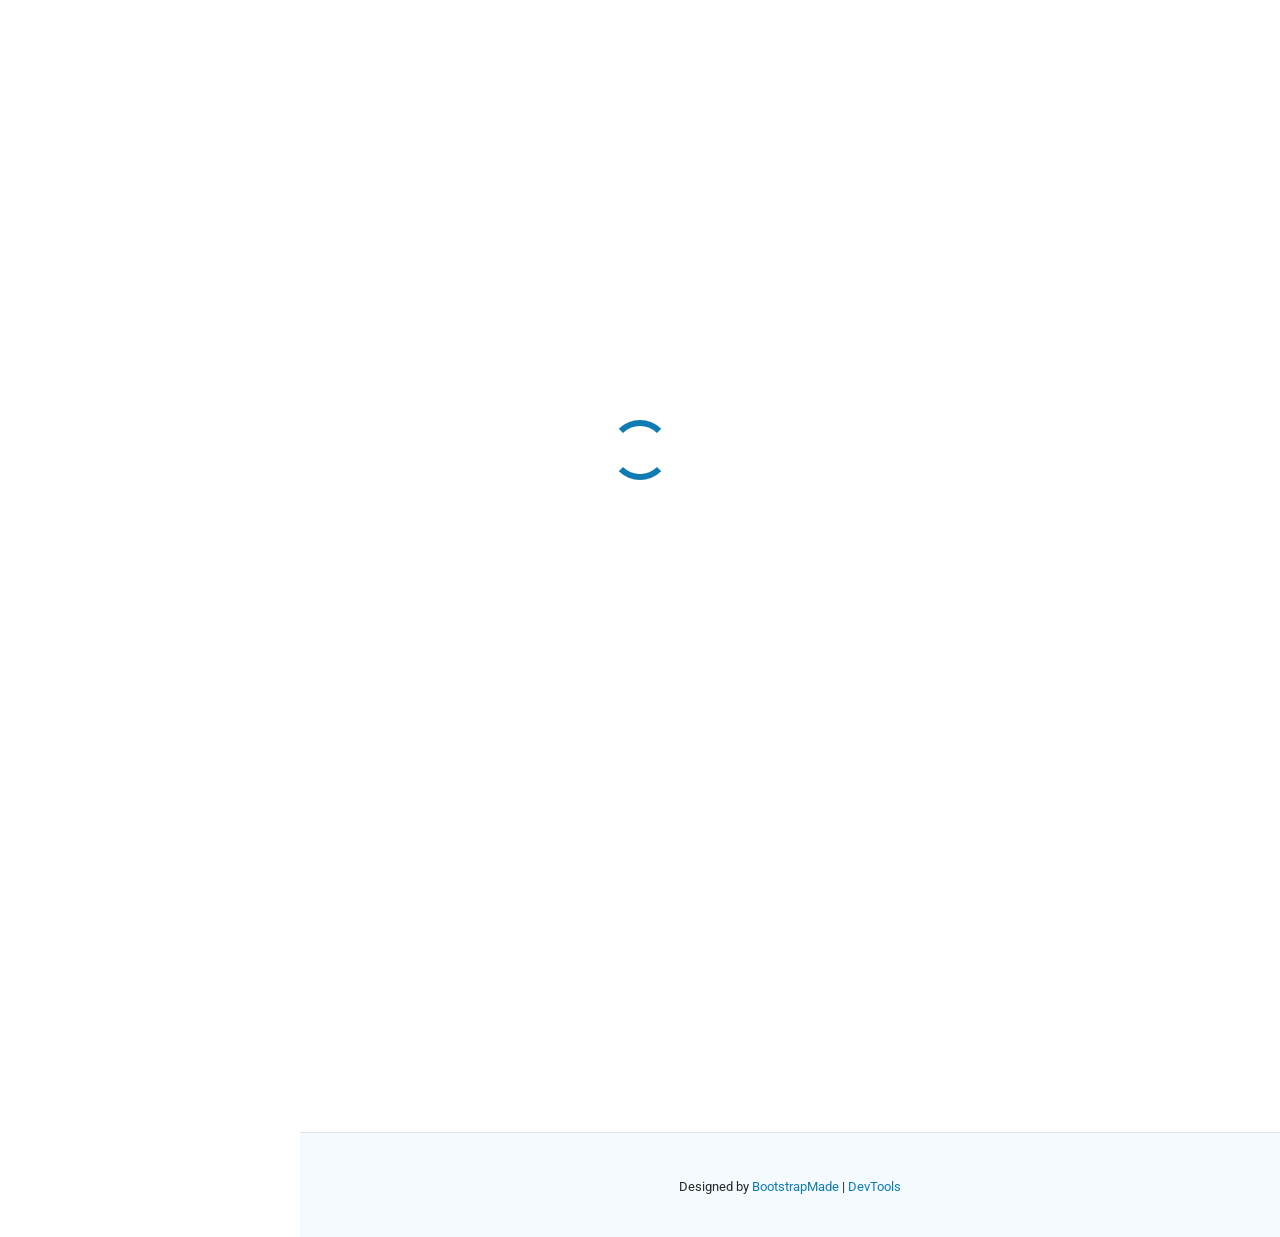
==== project-angel.html @ 442db4ad "site" ====
<!DOCTYPE html>
<html lang="en">

<head>
  <meta charset="utf-8">
  <meta content="width=device-width, initial-scale=1.0" name="viewport">
  <title>Sylvan Secrets - Łukasz Stąporek Portfolio</title>
  <meta content="" name="description">
  <meta content="" name="keywords">

  <!-- Favicons -->
  <link href="assets/img/favicon.png" rel="icon">
  <link href="assets/img/apple-touch-icon.png" rel="apple-touch-icon">

  <!-- Fonts -->
  <link href="https://fonts.googleapis.com" rel="preconnect">
  <link href="https://fonts.gstatic.com" rel="preconnect" crossorigin>
  <link href="https://fonts.googleapis.com/css2?family=Roboto:ital,wght@0,100;0,300;0,400;0,500;0,700;0,900;1,100;1,300;1,400;1,500;1,700;1,900&family=Poppins:ital,wght@0,100;0,200;0,300;0,400;0,500;0,600;0,700;0,800;0,900;1,100;1,200;1,300;1,400;1,500;1,600;1,700;1,800;1,900&family=Raleway:ital,wght@0,100;0,200;0,300;0,400;0,500;0,600;0,700;0,800;0,900;1,100;1,200;1,300;1,400;1,500;1,600;1,700;1,800;1,900&display=swap" rel="stylesheet">

  <!-- Vendor CSS Files -->
  <link href="assets/vendor/bootstrap/css/bootstrap.min.css" rel="stylesheet">
  <link href="assets/vendor/bootstrap-icons/bootstrap-icons.css" rel="stylesheet">
  <link href="assets/vendor/aos/aos.css" rel="stylesheet">
  <link href="assets/vendor/glightbox/css/glightbox.min.css" rel="stylesheet">
  <link href="assets/vendor/swiper/swiper-bundle.min.css" rel="stylesheet">

  <!-- Main CSS File -->
  <link href="assets/css/main.css" rel="stylesheet">

  <!-- =======================================================
  * Template Name: iPortfolio
  * Template URL: https://bootstrapmade.com/iportfolio-bootstrap-portfolio-websites-template/
  * Updated: Jun 29 2024 with Bootstrap v5.3.3
  * Author: BootstrapMade.com
  * License: https://bootstrapmade.com/license/
  ======================================================== -->
</head>

<body class="portfolio-details-page">

  <header id="header" class="header dark-background d-flex flex-column">
    <i class="header-toggle d-xl-none bi bi-list"></i>

    <div class="profile-img">
      <img src="assets/img/ŁS square.png" alt="" class="img-fluid rounded-circle">
    </div>

    <a href="index.html" class="logo d-flex align-items-center justify-content-center">
      <h1 class="sitename">Łukasz Stąporek</h1>
    </a>

    <div class="social-links text-center">
      <a href="https://github.com/GreeninZ" class="github"><i class="bi bi-github"></i></a>
    </div>

    <nav id="navmenu" class="navmenu">
      <ul>
        <li><a href="index.html" class="active"><i class="bi bi-house navicon"></i>Strona Główna</a></li>
        <li><a href="#about"><i class="bi bi-person navicon"></i> O mnie</a></li>
        <li><a href="#Umiejetnosci"><i class="bi bi-pc-display navicon"></i> Umiejętności</a></li>
        <li><a href="#Doswiadczenie"><i class="bi bi-file-earmark-text navicon"></i> Doświadczenie</a></li>
        <li class="dropdown"><a href="#Projekty"><i class="bi bi-image navicon"></i> <span>Projekty</span> <i class="bi bi-chevron-down toggle-dropdown"></i></a>
          <ul>
            <li><a href="sylvan-secrets.html">Sylvan Secrets</a></li>
            <li><a href="project-angel.html">PROJECT A.N.G.E.L</a></li>
            <li><a href="python-defence.html">Python Defence</a></li>
          </ul>
        </li>
        <li><a href="#Osiagniecia"><i class="bi bi-trophy navicon"></i> Osiągniecia</a></li>
        
      </ul>
    </nav>

  </header>

  <main class="main">

    <!-- Page Title -->
    <div class="page-title dark-background">
      <div class="container d-lg-flex justify-content-between align-items-center">
        <h1 class="mb-2 mb-lg-0">PROJECT A.N.G.E.L</h1>
        <nav class="breadcrumbs">
          <ol>
            <li><a href="index.html">Strona Główna</a></li>
            <li class="current">PROJECT A.N.G.E.L</li>
          </ol>
        </nav>
      </div>
    </div><!-- End Page Title -->

    <!-- Portfolio Details Section -->
    <section id="portfolio-details" class="portfolio-details section">

      <div class="container" data-aos="fade-up" data-aos-delay="100">

        <div class="row gy-4">

          <div class="col-lg-8">
            <div class="portfolio-details-slider swiper init-swiper">

              <script type="application/json" class="swiper-config">
                {
                  "loop": true,
                  "speed": 600,
                  "autoplay": {
                    "delay": 5000
                  },
                  "slidesPerView": "auto",
                  "pagination": {
                    "el": ".swiper-pagination",
                    "type": "bullets",
                    "clickable": true
                  }
                }
              </script>

              <div class="swiper-wrapper align-items-center">

                <div class="swiper-slide">
                  <img src="assets/img/Angellevel.png" alt="">
                </div>

                <div class="swiper-slide">
                  <img src="assets/img/AngelTitle.png" alt="">
                </div>

                <div class="swiper-slide">
                  <img src="assets/img/AngleWorkshop.png" alt="">
                </div>

                <div class="swiper-slide">
                  <img src="assets/img/AngelBoss.png" alt="">
                </div>

                <div class="swiper-slide">
                  <img src="assets/img/angelEQ.png" alt="">
                </div>

              </div>
              <div class="swiper-pagination"></div>
            </div>
          </div>

          <div class="col-lg-4">
            <div class="portfolio-info" data-aos="fade-up" data-aos-delay="200">
              <h3>PROJECT A.N.G.E.L</h3>
              <ul>
                <li><strong>Silnik</strong>: Unity</li>
                <li><strong>Typ</strong>: 3D Roguelike dungeon crawler</li>
                <li><strong>Repozytorium</strong>: <a href="https://github.com/Bartex890/Project-ANGEL">GitHub</a></li>
                <li><strong>Zwiastun</strong>: <a href="https://www.youtube.com/watch?v=BrYjREzPXGg">Youtube</a></li>
              </ul>
            </div>
            <div class="portfolio-description" data-aos="fade-up" data-aos-delay="300">
              <p>
                PROJECT A.N.G.E.L to gra 3D roguelike typu dungeon crawler stworzona podczas praktyk z moim zespołem 6 osób. Gra została stworzona w Unity i była rozwijana około miesiąca. W grze wcielamy się w robota, który ma na celu obalenie zbuntowanego AI. Unikalną mechaniką w tej grze jest możliwość dynamicznego zmieniania części ciała robota, którym gramy lub całkowite przeskoczenie z ciała na ciało. W grze jest dostępnych pare części ciała każdego rodzaju, aby możliwych permutacji było jak najwięcej, a gracz miał zróżnicowaną rozgrywkę. Gra jest we wczesnej fazie rozwoju. Projekt ten był dla mnie świetną okazją do poznania realiów branży, gdzie mieliśmy zapewniony mentoring od seniorów oraz przeprowadzane code review.<br>
                Skład zespołu:<br>
                - Łukasz Stąporek<br>
                - Bartosz Kułakowski<br>
                - Dominik Sieklucki<br>
                - Damian Zioło<br>
                - Helena Sawicka<br>
                - Zuzanna Pawluk<br>
              </p>
            </div>
          </div>

        </div>

      </div>

    </section><!-- /Portfolio Details Section -->

  </main>

  <footer id="footer" class="footer position-relative light-background">

    <div class="container">
      <div class="credits">
        <!-- All the links in the footer should remain intact. -->
        <!-- You can delete the links only if you've purchased the pro version. -->
        <!-- Licensing information: https://bootstrapmade.com/license/ -->
        <!-- Purchase the pro version with working PHP/AJAX contact form: [buy-url] -->
        Designed by <a href="https://bootstrapmade.com/">BootstrapMade</a> | <a href="https://bootstrapmade.com/tools/">DevTools</a>
      </div>
    </div>

  </footer>

  <!-- Scroll Top -->
  <a href="#" id="scroll-top" class="scroll-top d-flex align-items-center justify-content-center"><i class="bi bi-arrow-up-short"></i></a>

  <!-- Preloader -->
  <div id="preloader"></div>

  <!-- Vendor JS Files -->
  <script src="assets/vendor/bootstrap/js/bootstrap.bundle.min.js"></script>
  <script src="assets/vendor/php-email-form/validate.js"></script>
  <script src="assets/vendor/aos/aos.js"></script>
  <script src="assets/vendor/typed.js/typed.umd.js"></script>
  <script src="assets/vendor/purecounter/purecounter_vanilla.js"></script>
  <script src="assets/vendor/waypoints/noframework.waypoints.js"></script>
  <script src="assets/vendor/glightbox/js/glightbox.min.js"></script>
  <script src="assets/vendor/imagesloaded/imagesloaded.pkgd.min.js"></script>
  <script src="assets/vendor/isotope-layout/isotope.pkgd.min.js"></script>
  <script src="assets/vendor/swiper/swiper-bundle.min.js"></script>

  <!-- Main JS File -->
  <script src="assets/js/main.js"></script>

</body>

</html>
---- assets/css/main.css ----
/**
* Template Name: iPortfolio
* Template URL: https://bootstrapmade.com/iportfolio-bootstrap-portfolio-websites-template/
* Updated: Jun 29 2024 with Bootstrap v5.3.3
* Author: BootstrapMade.com
* License: https://bootstrapmade.com/license/
*/

/*--------------------------------------------------------------
# Font & Color Variables
# Help: https://bootstrapmade.com/color-system/
--------------------------------------------------------------*/
/* Fonts */
:root {
  --default-font: "Roboto",  system-ui, -apple-system, "Segoe UI", Roboto, "Helvetica Neue", Arial, "Noto Sans", "Liberation Sans", sans-serif, "Apple Color Emoji", "Segoe UI Emoji", "Segoe UI Symbol", "Noto Color Emoji";
  --heading-font: "Raleway",  sans-serif;
  --nav-font: "Poppins",  sans-serif;
}

/* Global Colors - The following color variables are used throughout the website. Updating them here will change the color scheme of the entire website */
:root { 
  --background-color: #ffffff; /* Background color for the entire website, including individual sections */
  --default-color: #272829; /* Default color used for the majority of the text content across the entire website */
  --heading-color: #050d18; /* Color for headings, subheadings and title throughout the website */
  --accent-color: #0f7bb3; /* Slightly darker blue accent for a more consistent brand tone */ 
  --surface-color: #ffffff; /* The surface color is used as a background of boxed elements within sections, such as cards, icon boxes, or other elements that require a visual separation from the global background. */
  --contrast-color: #ffffff; /* Contrast color for text, ensuring readability against backgrounds of accent, heading, or default colors. */
}

/* Nav Menu Colors - The following color variables are used specifically for the navigation menu. They are separate from the global colors to allow for more customization options */
:root {
  --nav-color: #a8a9b4;  /* The default color of the main navmenu links */
  --nav-hover-color: #ffffff; /* Applied to main navmenu links when they are hovered over or active */
  --nav-mobile-background-color: #040b14; /* Used as the background color for mobile navigation menu */
  --nav-dropdown-background-color: #040b14; /* Used as the background color for dropdown items that appear when hovering over primary navigation items */
  --nav-dropdown-color: #a8a9b4; /* Used for navigation links of the dropdown items in the navigation menu. */
  --nav-dropdown-hover-color: #ffffff; /* Similar to --nav-hover-color, this color is applied to dropdown navigation links when they are hovered over. */
}

/* Color Presets - These classes override global colors when applied to any section or element, providing reuse of the sam color scheme. */

.light-background {
  --background-color: #f4fafd;
  --surface-color: #ffffff;
}

.dark-background {
  --background-color: #040b14;
  --default-color: #ffffff;
  --heading-color: #ffffff;
  --surface-color: #151f2b;
  --contrast-color: #ffffff;
}

/* Smooth scroll */
:root {
  scroll-behavior: smooth;
}

/*--------------------------------------------------------------
# General Styling & Shared Classes
--------------------------------------------------------------*/
body {
  color: var(--default-color);
  background-color: var(--background-color);
  font-family: var(--default-font);
}

a {
  color: var(--accent-color);
  text-decoration: none;
  transition: 0.3s;
}

a:hover {
  color: color-mix(in srgb, var(--accent-color), transparent 25%);
  text-decoration: none;
}

h1,
h2,
h3,
h4,
h5,
h6 {
  color: var(--heading-color);
  font-family: var(--heading-font);
}

/* PHP Email Form Messages
------------------------------*/
.php-email-form .error-message {
  display: none;
  background: #df1529;
  color: #ffffff;
  text-align: left;
  padding: 15px;
  margin-bottom: 24px;
  font-weight: 600;
}

.php-email-form .sent-message {
  display: none;
  color: #ffffff;
  background: #059652;
  text-align: center;
  padding: 15px;
  margin-bottom: 24px;
  font-weight: 600;
}

.php-email-form .loading {
  display: none;
  background: var(--surface-color);
  text-align: center;
  padding: 15px;
  margin-bottom: 24px;
}

.php-email-form .loading:before {
  content: "";
  display: inline-block;
  border-radius: 50%;
  width: 24px;
  height: 24px;
  margin: 0 10px -6px 0;
  border: 3px solid var(--accent-color);
  border-top-color: var(--surface-color);
  animation: php-email-form-loading 1s linear infinite;
}

@keyframes php-email-form-loading {
  0% {
    transform: rotate(0deg);
  }

  100% {
    transform: rotate(360deg);
  }
}

/*--------------------------------------------------------------
# Global Header
--------------------------------------------------------------*/
.header {
  color: var(--default-color);
  background-color: var(--background-color);
  position: fixed;
  top: 0;
  left: 0;
  bottom: 0;
  padding: 0 15px;
  width: 300px;
  transition: all ease-in-out 0.3s;
  overflow-y: auto;
  z-index: 997;
  border-right: 1px solid color-mix(in srgb, var(--default-color), transparent 90%);
}

.header .profile-img img {
  margin: 15px auto;
  display: block;
  width: 160px;
  border: 8px solid color-mix(in srgb, var(--default-color), transparent 85%);
  object-fit: cover;
}

.header .logo {
  line-height: 1;
  margin-bottom: 15px;
}

.header .logo img {
  max-height: 32px;
  margin-right: 8px;
}

.header .logo h1 {
  font-size: 24px;
  margin: 0;
  font-weight: 700;
  color: var(--heading-color);
}

.header .social-links {
  margin: 0 0 20px 0;
}

.header .social-links a {
  font-size: 16px;
  display: inline-flex;
  align-items: center;
  justify-content: center;
  background: color-mix(in srgb, var(--default-color), transparent 90%);
  color: var(--default-color);
  margin: 0 2px;
  border-radius: 50%;
  text-align: center;
  width: 40px;
  height: 40px;
  transition: 0.3s;
}

.header .social-links a:hover {
  color: var(--contrast-color);
  background: var(--accent-color);
}

@media (min-width: 1200px) {

  .header~main,
  .header~#footer {
    margin-left: 300px;
  }
}

@media (max-width: 1199px) {
  .header {
    left: -100%;
  }
}

.header.header-show {
  left: 0;
}

.header .header-toggle {
  color: var(--contrast-color);
  background-color: var(--accent-color);
  font-size: 22px;
  display: flex;
  align-items: center;
  justify-content: center;
  width: 40px;
  height: 40px;
  border-radius: 50%;
  cursor: pointer;
  position: fixed;
  top: 15px;
  right: 15px;
  z-index: 9999;
  transition: background-color 0.3s;
}

.header .header-toggle:hover {
  color: var(--contrast-color);
  background-color: color-mix(in srgb, var(--accent-color) 90%, white 15%);
}

/*--------------------------------------------------------------
# Navigation Menu
--------------------------------------------------------------*/
.mobile-nav-toggle {
  display: none;
}

.navmenu {
  padding: 0;
  z-index: 9997;
}

.navmenu ul {
  list-style: none;
  padding: 0 0 20px 0;
  margin: 0;
}

.navmenu a,
.navmenu a:focus {
  color: var(--nav-color);
  padding: 15px 10px;
  font-family: var(--nav-font);
  font-size: 16px;
  font-weight: 400;
  display: flex;
  align-items: center;
  white-space: nowrap;
  transition: 0.3s;
  width: 100%;
}

.navmenu a .navicon,
.navmenu a:focus .navicon {
  font-size: 20px;
  margin-right: 10px;
}

.navmenu a .toggle-dropdown,
.navmenu a:focus .toggle-dropdown {
  font-size: 12px;
  line-height: 0;
  margin-left: auto;
  width: 30px;
  height: 30px;
  display: flex;
  align-items: center;
  justify-content: center;
  border-radius: 50%;
  transition: 0.3s;
  flex-shrink: 0;
  background-color: color-mix(in srgb, var(--accent-color), transparent 90%);
}

.navmenu a .toggle-dropdown:hover,
.navmenu a:focus .toggle-dropdown:hover {
  background-color: var(--accent-color);
  color: var(--contrast-color);
}

.navmenu a:hover,
.navmenu .active,
.navmenu .active:focus {
  color: var(--nav-hover-color);
}

.navmenu a:hover .navicon,
.navmenu .active .navicon,
.navmenu .active:focus .navicon {
  color: var(--accent-color);
}

.navmenu .active .toggle-dropdown,
.navmenu .active:focus .toggle-dropdown {
  background-color: var(--accent-color);
  color: var(--contrast-color);
  transform: rotate(180deg);
}

.navmenu .dropdown {
  display: block;
}

.navmenu .dropdown a,
.navmenu .dropdown a:focus {
  color: --nav-dropdown-color;
}

.navmenu .dropdown a:hover,
.navmenu .dropdown .active,
.navmenu .dropdown .active:focus {
  color: var(--nav-dropdown-hover-color);
}

.navmenu .dropdown ul {
  position: static;
  display: none;
  z-index: 99;
  padding: 5px 10px;
  margin: 5px 10px;
  background-color: var(--nav-dropdown-background-color);
  border: 1px solid color-mix(in srgb, var(--default-color), transparent 90%);
  box-shadow: none;
  transition: all 0.5s ease-in-out;
}

.navmenu .dropdown ul ul {
  background-color: rgba(33, 37, 41, 0.1);
}

.navmenu .dropdown>.dropdown-active {
  display: block;
  background-color: rgba(33, 37, 41, 0.03);
}

/*--------------------------------------------------------------
# Global Footer
--------------------------------------------------------------*/
.footer {
  color: var(--default-color);
  background-color: var(--background-color);
  font-size: 14px;
  padding: 40px 0;
  position: relative;
  border-top: 1px solid color-mix(in srgb, var(--default-color), transparent 90%);
}

.footer .copyright p {
  margin-bottom: 0;
}

.footer .credits {
  margin-top: 4px;
  font-size: 13px;
  text-align: center;
}

/*--------------------------------------------------------------
# Preloader
--------------------------------------------------------------*/
#preloader {
  position: fixed;
  inset: 0;
  z-index: 999999;
  overflow: hidden;
  background: var(--background-color);
  transition: all 0.6s ease-out;
}

#preloader:before {
  content: "";
  position: fixed;
  top: calc(50% - 30px);
  left: calc(50% - 30px);
  border: 6px solid #ffffff;
  border-color: var(--accent-color) transparent var(--accent-color) transparent;
  border-radius: 50%;
  width: 60px;
  height: 60px;
  animation: animate-preloader 1.5s linear infinite;
}

@keyframes animate-preloader {
  0% {
    transform: rotate(0deg);
  }

  100% {
    transform: rotate(360deg);
  }
}

/*--------------------------------------------------------------
# Scroll Top Button
--------------------------------------------------------------*/
.scroll-top {
  position: fixed;
  visibility: hidden;
  opacity: 0;
  right: 15px;
  bottom: -15px;
  z-index: 99999;
  background-color: var(--accent-color);
  width: 44px;
  height: 44px;
  border-radius: 50px;
  transition: all 0.4s;
}

.scroll-top i {
  font-size: 24px;
  color: var(--contrast-color);
  line-height: 0;
}

.scroll-top:hover {
  background-color: color-mix(in srgb, var(--accent-color), transparent 20%);
  color: var(--contrast-color);
}

.scroll-top.active {
  visibility: visible;
  opacity: 1;
  bottom: 15px;
}

/*--------------------------------------------------------------
# Disable aos animation delay on mobile devices
--------------------------------------------------------------*/
@media screen and (max-width: 768px) {
  [data-aos-delay] {
    transition-delay: 0 !important;
  }
}

/*--------------------------------------------------------------
# Global Page Titles & Breadcrumbs
--------------------------------------------------------------*/
.page-title {
  color: var(--default-color);
  background-color: var(--background-color);
  padding: 25px 0;
  position: relative;
}

.page-title h1 {
  font-size: 24px;
  font-weight: 700;
}

.page-title .breadcrumbs ol {
  display: flex;
  flex-wrap: wrap;
  list-style: none;
  padding: 0;
  margin: 0;
  font-size: 14px;
  font-weight: 400;
}

.page-title .breadcrumbs ol li+li {
  padding-left: 10px;
}

.page-title .breadcrumbs ol li+li::before {
  content: "/";
  display: inline-block;
  padding-right: 10px;
  color: color-mix(in srgb, var(--default-color), transparent 70%);
}

/*--------------------------------------------------------------
# Global Sections
--------------------------------------------------------------*/
section,
.section {
  color: var(--default-color);
  background-color: var(--background-color);
  padding: 60px 0;
  overflow: clip;
}

/*--------------------------------------------------------------
# Global Section Titles
--------------------------------------------------------------*/
.section-title {
  padding-bottom: 60px;
  position: relative;
}

.section-title h2 {
  font-size: 32px;
  font-weight: 700;
  margin-bottom: 20px;
  padding-bottom: 20px;
  position: relative;
}

.section-title h2:after {
  content: "";
  position: absolute;
  display: block;
  width: 50px;
  height: 3px;
  background: var(--accent-color);
  left: 0;
  bottom: 0;
}

.section-title p {
  margin-bottom: 0;
}

/*--------------------------------------------------------------
# Hero Section
--------------------------------------------------------------*/
.hero {
  width: 100%;
  min-height: 100vh;
  position: relative;
  padding: 80px 0;
  display: flex;
  align-items: center;
  justify-content: center;
}

.hero img {
  position: absolute;
  inset: 0;
  display: block;
  width: 100%;
  height: 100%;
  object-fit: cover;
  z-index: 1;
}

.hero:before {
  content: "";
  background: color-mix(in srgb, var(--background-color), transparent 70%);
  position: absolute;
  inset: 0;
  z-index: 2;
}

.hero .container {
  position: relative;
  z-index: 3;
}

.hero h2 {
  margin: 0;
  font-size: 64px;
  font-weight: 700;
}

.hero p {
  margin: 5px 0 0 0;
  font-size: 26px;
}

.hero p span {
  letter-spacing: 1px;
  border-bottom: 2px solid var(--accent-color);
}

.hero .social-links {
  margin-top: 25px;
}

.hero .social-links a {
  font-size: 24px;
  display: inline-block;
  color: color-mix(in srgb, var(--default-color), transparent 50%);
  line-height: 1;
  margin-right: 20px;
  transition: 0.3s;
}

.hero .social-links a:hover {
  color: var(--accent-color);
}

@media (max-width: 768px) {
  .hero h2 {
    font-size: 32px;
  }

  .hero p {
    font-size: 20px;
  }
}

/*--------------------------------------------------------------
# About Section
--------------------------------------------------------------*/
.about .content h2 {
  font-weight: 700;
  font-size: 24px;
}

.about .content ul {
  list-style: none;
  padding: 0;
}

.about .content ul li {
  margin-bottom: 20px;
  display: flex;
  align-items: center;
}

.about .content ul strong {
  margin-right: 10px;
}

.about .content ul i {
  font-size: 16px;
  margin-right: 5px;
  color: var(--accent-color);
  line-height: 0;
}

/*--------------------------------------------------------------
# Stats Section
--------------------------------------------------------------*/
.stats .stats-item {
  padding: 30px;
  width: 100%;
}

.stats .stats-item i {
  color: var(--accent-color);
  display: block;
  font-size: 44px;
  float: left;
  line-height: 0;
}

.stats .stats-item .purecounter {
  color: var(--heading-color);
  font-size: 48px;
  line-height: 40px;
  display: block;
  font-weight: 700;
  margin-left: 60px;
}

.stats .stats-item p {
  color: color-mix(in srgb, var(--default-color), transparent 40%);
  padding: 15px 0 0 0;
  margin: 0 0 0 60px;
  font-family: var(--heading-font);
  font-size: 14px;
}

/*--------------------------------------------------------------
# Skills Section
--------------------------------------------------------------*/
.skills .progress {
  height: 60px;
  display: block;
  background: none;
  border-radius: 0;
}

.skills .progress .skill {
  color: var(--heading-color);
  padding: 0;
  margin: 0 0 6px 0;
  text-transform: uppercase;
  display: block;
  font-weight: 600;
  font-family: var(--heading-font);
}

.skills .progress .skill .val {
  float: right;
  font-style: normal;
}

.skills .progress-bar-wrap {
  background: color-mix(in srgb, var(--default-color), transparent 90%);
  height: 10px;
}

.skills .progress-bar {
  width: 1px;
  height: 10px;
  transition: 0.9s;
  background-color: var(--accent-color);
}

/*--------------------------------------------------------------
# Resume Section
--------------------------------------------------------------*/
.resume .resume-title {
  color: var(--heading-color);
  font-size: 26px;
  font-weight: 700;
  margin-top: 20px;
  margin-bottom: 20px;
}

.resume .resume-item {
  padding: 0 0 20px 20px;
  margin-top: -2px;
  border-left: 2px solid var(--accent-color);
  position: relative;
}

.resume .resume-item h4 {
  line-height: 18px;
  font-size: 18px;
  font-weight: 600;
  text-transform: uppercase;
  color: color-mix(in srgb, var(--default-color), transparent 20%);
  margin-bottom: 10px;
}

.resume .resume-item h5 {
  font-size: 16px;
  padding: 5px 15px;
  display: inline-block;
  font-weight: 600;
  margin-bottom: 10px;
}

.resume .resume-item ul {
  padding-left: 20px;
}

.resume .resume-item ul li {
  padding-bottom: 10px;
}

.resume .resume-item:last-child {
  padding-bottom: 0;
}

.resume .resume-item::before {
  content: "";
  position: absolute;
  width: 16px;
  height: 16px;
  border-radius: 50px;
  left: -9px;
  top: 0;
  background: var(--background-color);
  border: 2px solid var(--accent-color);
}

/*--------------------------------------------------------------
# Portfolio Section
--------------------------------------------------------------*/
.portfolio .portfolio-filters {
  padding: 0;
  margin: 0 auto 20px auto;
  list-style: none;
  text-align: center;
}

.portfolio .portfolio-filters li {
  cursor: pointer;
  display: inline-block;
  padding: 0;
  font-size: 14px;
  font-weight: 400;
  margin: 0 10px;
  line-height: 1;
  text-transform: uppercase;
  margin-bottom: 10px;
  transition: all 0.3s ease-in-out;
}

.portfolio .portfolio-filters li:hover,
.portfolio .portfolio-filters li.filter-active {
  color: var(--accent-color);
}

.portfolio .portfolio-filters li:first-child {
  margin-left: 0;
}

.portfolio .portfolio-filters li:last-child {
  margin-right: 0;
}

@media (max-width: 575px) {
  .portfolio .portfolio-filters li {
    font-size: 14px;
    margin: 0 5px;
  }
}

.portfolio .portfolio-content {
  position: relative;
  overflow: hidden;
}

.portfolio .portfolio-content img {
  display: block;
  width: 100%;
  aspect-ratio: 16 / 9;
  object-fit: cover;
  transition: 0.3s;
}

.pydef-image {
  object-position: 100% center;
}

.portfolio .portfolio-content .portfolio-info {
  opacity: 0;
  position: absolute;
  inset: 0;
  z-index: 3;
  transition: all ease-in-out 0.3s;
  background: rgba(0, 0, 0, 0.6);
  padding: 15px;
}

.portfolio .portfolio-content .portfolio-info h4 {
  font-size: 14px;
  padding: 5px 10px;
  font-weight: 400;
  color: #ffffff;
  display: inline-block;
  background-color: var(--accent-color);
}

.portfolio .portfolio-content .portfolio-info p {
  position: absolute;
  bottom: 10px;
  text-align: center;
  display: inline-block;
  left: 0;
  right: 0;
  font-size: 16px;
  font-weight: 600;
  color: rgba(255, 255, 255, 0.8);
}

.portfolio .portfolio-content .portfolio-info .preview-link,
.portfolio .portfolio-content .portfolio-info .details-link {
  position: absolute;
  left: calc(50% - 40px);
  font-size: 26px;
  top: calc(50% - 14px);
  color: #fff;
  transition: 0.3s;
  line-height: 1.2;
}

.portfolio .portfolio-content .portfolio-info .preview-link:hover,
.portfolio .portfolio-content .portfolio-info .details-link:hover {
  color: var(--accent-color);
}

.portfolio .portfolio-content .portfolio-info .details-link {
  left: 50%;
  font-size: 34px;
  line-height: 0;
}

.portfolio .portfolio-content:hover .portfolio-info {
  opacity: 1;
}

.portfolio .portfolio-content:hover img {
  transform: scale(1.1);
}

/*--------------------------------------------------------------
# Services Section
--------------------------------------------------------------*/
.services .service-item {
  position: relative;
}

.services .service-item .icon {
  background: var(--accent-color);
  display: flex;
  align-items: center;
  justify-content: center;
  width: 54px;
  height: 54px;
  border-radius: 50%;
  transition: 0.5s;
  border: 1px solid var(--accent-color);
  margin-right: 20px;
}

.services .service-item .icon i {
  color: var(--contrast-color);
  font-size: 24px;
  line-height: 0;
}

.services .service-item:hover .icon {
  background: var(--surface-color);
}

.services .service-item:hover .icon i {
  color: var(--accent-color);
}

.services .service-item .title {
  font-weight: 700;
  margin-bottom: 15px;
  font-size: 18px;
}

.services .service-item .title a {
  color: var(--heading-color);
}

.services .service-item .title a:hover {
  color: var(--accent-color);
}

.services .service-item .description {
  line-height: 24px;
  font-size: 14px;
}

/*--------------------------------------------------------------
# Testimonials Section
--------------------------------------------------------------*/
.testimonials .testimonials-carousel,
.testimonials .testimonials-slider {
  overflow: hidden;
}

.testimonials .testimonial-item {
  box-sizing: content-box;
  text-align: center;
  min-height: 320px;
}

.testimonials .testimonial-item .testimonial-img {
  width: 90px;
  border-radius: 50%;
  margin: 0 auto;
}

.testimonials .testimonial-item h3 {
  font-size: 18px;
  font-weight: bold;
  margin: 10px 0 5px 0;
}

.testimonials .testimonial-item h4 {
  font-size: 14px;
  color: color-mix(in srgb, var(--default-color), transparent 20%);
  margin: 0;
}

.testimonials .testimonial-item .quote-icon-left,
.testimonials .testimonial-item .quote-icon-right {
  color: color-mix(in srgb, var(--accent-color), transparent 40%);
  font-size: 26px;
  line-height: 0;
}

.testimonials .testimonial-item .quote-icon-left {
  display: inline-block;
  left: -5px;
  position: relative;
}

.testimonials .testimonial-item .quote-icon-right {
  display: inline-block;
  right: -5px;
  position: relative;
  top: 10px;
  transform: scale(-1, -1);
}

.testimonials .testimonial-item p {
  font-style: italic;
  margin: 0 15px 15px 15px;
  padding: 20px;
  background-color: var(--surface-color);
  position: relative;
  margin-bottom: 35px;
  border-radius: 6px;
  box-shadow: 0px 2px 15px rgba(0, 0, 0, 0.1);
}

.testimonials .testimonial-item p::after {
  content: "";
  width: 0;
  height: 0;
  border-top: 20px solid var(--surface-color);
  border-right: 20px solid transparent;
  border-left: 20px solid transparent;
  position: absolute;
  bottom: -20px;
  left: calc(50% - 20px);
}

.testimonials .swiper-wrapper {
  height: auto;
}

.testimonials .swiper-pagination {
  margin-top: 40px;
  position: relative;
}

.testimonials .swiper-pagination .swiper-pagination-bullet {
  width: 12px;
  height: 12px;
  background-color: var(--background-color);
  opacity: 1;
  border: 1px solid var(--accent-color);
}

.testimonials .swiper-pagination .swiper-pagination-bullet-active {
  background-color: var(--accent-color);
}

/*--------------------------------------------------------------
# Contact Section
--------------------------------------------------------------*/
.contact .info-wrap {
  background-color: var(--surface-color);
  box-shadow: 0px 0px 20px rgba(0, 0, 0, 0.1);
  padding: 30px;
}

@media (max-width: 575px) {
  .contact .info-wrap {
    padding: 20px;
  }
}

.contact .info-item {
  margin-bottom: 40px;
}

.contact .info-item i {
  font-size: 20px;
  color: var(--accent-color);
  background: color-mix(in srgb, var(--accent-color), transparent 92%);
  width: 44px;
  height: 44px;
  display: flex;
  justify-content: center;
  align-items: center;
  border-radius: 50px;
  transition: all 0.3s ease-in-out;
  margin-right: 15px;
}

.contact .info-item h3 {
  padding: 0;
  font-size: 18px;
  font-weight: 700;
  margin-bottom: 5px;
}

.contact .info-item p {
  padding: 0;
  margin-bottom: 0;
  font-size: 14px;
}

.contact .info-item:hover i {
  background: var(--accent-color);
  color: var(--contrast-color);
}

.contact .php-email-form {
  background-color: var(--surface-color);
  height: 100%;
  padding: 30px;
  box-shadow: 0px 0px 20px rgba(0, 0, 0, 0.1);
}

@media (max-width: 575px) {
  .contact .php-email-form {
    padding: 20px;
  }
}

.contact .php-email-form input[type=text],
.contact .php-email-form input[type=email],
.contact .php-email-form textarea {
  font-size: 14px;
  padding: 10px 15px;
  box-shadow: none;
  border-radius: 0;
  color: var(--default-color);
  background-color: var(--surface-color);
  border-color: color-mix(in srgb, var(--default-color), transparent 80%);
}

.contact .php-email-form input[type=text]:focus,
.contact .php-email-form input[type=email]:focus,
.contact .php-email-form textarea:focus {
  border-color: var(--accent-color);
}

.contact .php-email-form input[type=text]::placeholder,
.contact .php-email-form input[type=email]::placeholder,
.contact .php-email-form textarea::placeholder {
  color: color-mix(in srgb, var(--default-color), transparent 70%);
}

.contact .php-email-form button[type=submit] {
  color: var(--contrast-color);
  background: var(--accent-color);
  border: 0;
  padding: 10px 30px;
  transition: 0.4s;
  border-radius: 50px;
}

.contact .php-email-form button[type=submit]:hover {
  background: color-mix(in srgb, var(--accent-color), transparent 25%);
}

/*--------------------------------------------------------------
# Portfolio Details Section
--------------------------------------------------------------*/
.portfolio-details .portfolio-details-slider img {
  width: 100%;
}

.portfolio-details .portfolio-details-slider .swiper-pagination {
  margin-top: 20px;
  position: relative;
}

.portfolio-details .portfolio-details-slider .swiper-pagination .swiper-pagination-bullet {
  width: 12px;
  height: 12px;
  background-color: color-mix(in srgb, var(--default-color), transparent 85%);
  opacity: 1;
}

.portfolio-details .portfolio-details-slider .swiper-pagination .swiper-pagination-bullet-active {
  background-color: var(--accent-color);
}

.portfolio-details .portfolio-info {
  padding: 30px;
  box-shadow: 0px 0 30px rgba(0, 0, 0, 0.1);
}

.portfolio-details .portfolio-info h3 {
  font-size: 22px;
  font-weight: 700;
  margin-bottom: 20px;
  padding-bottom: 20px;
  border-bottom: 1px solid color-mix(in srgb, var(--default-color), transparent 85%);
}

.portfolio-details .portfolio-info ul {
  list-style: none;
  padding: 0;
  font-size: 15px;
}

.portfolio-details .portfolio-info ul li+li {
  margin-top: 10px;
}

.portfolio-details .portfolio-description {
  padding-top: 30px;
}

.portfolio-details .portfolio-description h2 {
  font-size: 26px;
  font-weight: 700;
  margin-bottom: 20px;
}

.portfolio-details .portfolio-description p {
  padding: 0;
  color: color-mix(in srgb, var(--default-color), transparent 30%);
}

/*--------------------------------------------------------------
# Service Details Section
--------------------------------------------------------------*/
.service-details .services-list {
  padding: 10px 30px;
  border: 1px solid color-mix(in srgb, var(--default-color), transparent 90%);
  margin-bottom: 20px;
}

.service-details .services-list a {
  display: block;
  line-height: 1;
  padding: 8px 0 8px 15px;
  border-left: 3px solid color-mix(in srgb, var(--default-color), transparent 70%);
  margin: 20px 0;
  color: color-mix(in srgb, var(--default-color), transparent 20%);
  transition: 0.3s;
}

.service-details .services-list a.active {
  color: var(--heading-color);
  font-weight: 700;
  border-color: var(--accent-color);
}

.service-details .services-list a:hover {
  border-color: var(--accent-color);
}

.service-details .services-img {
  margin-bottom: 20px;
}

.service-details h3 {
  font-size: 26px;
  font-weight: 700;
}

.service-details h4 {
  font-size: 20px;
  font-weight: 700;
}

.service-details p {
  font-size: 15px;
}

.service-details ul {
  list-style: none;
  padding: 0;
  font-size: 15px;
}

.service-details ul li {
  padding: 5px 0;
  display: flex;
  align-items: center;
}

.service-details ul i {
  font-size: 20px;
  margin-right: 8px;
  color: var(--accent-color);
}

/*--------------------------------------------------------------
# Starter Section Section
--------------------------------------------------------------*/
.starter-section {
  /* Add your styles here */
}
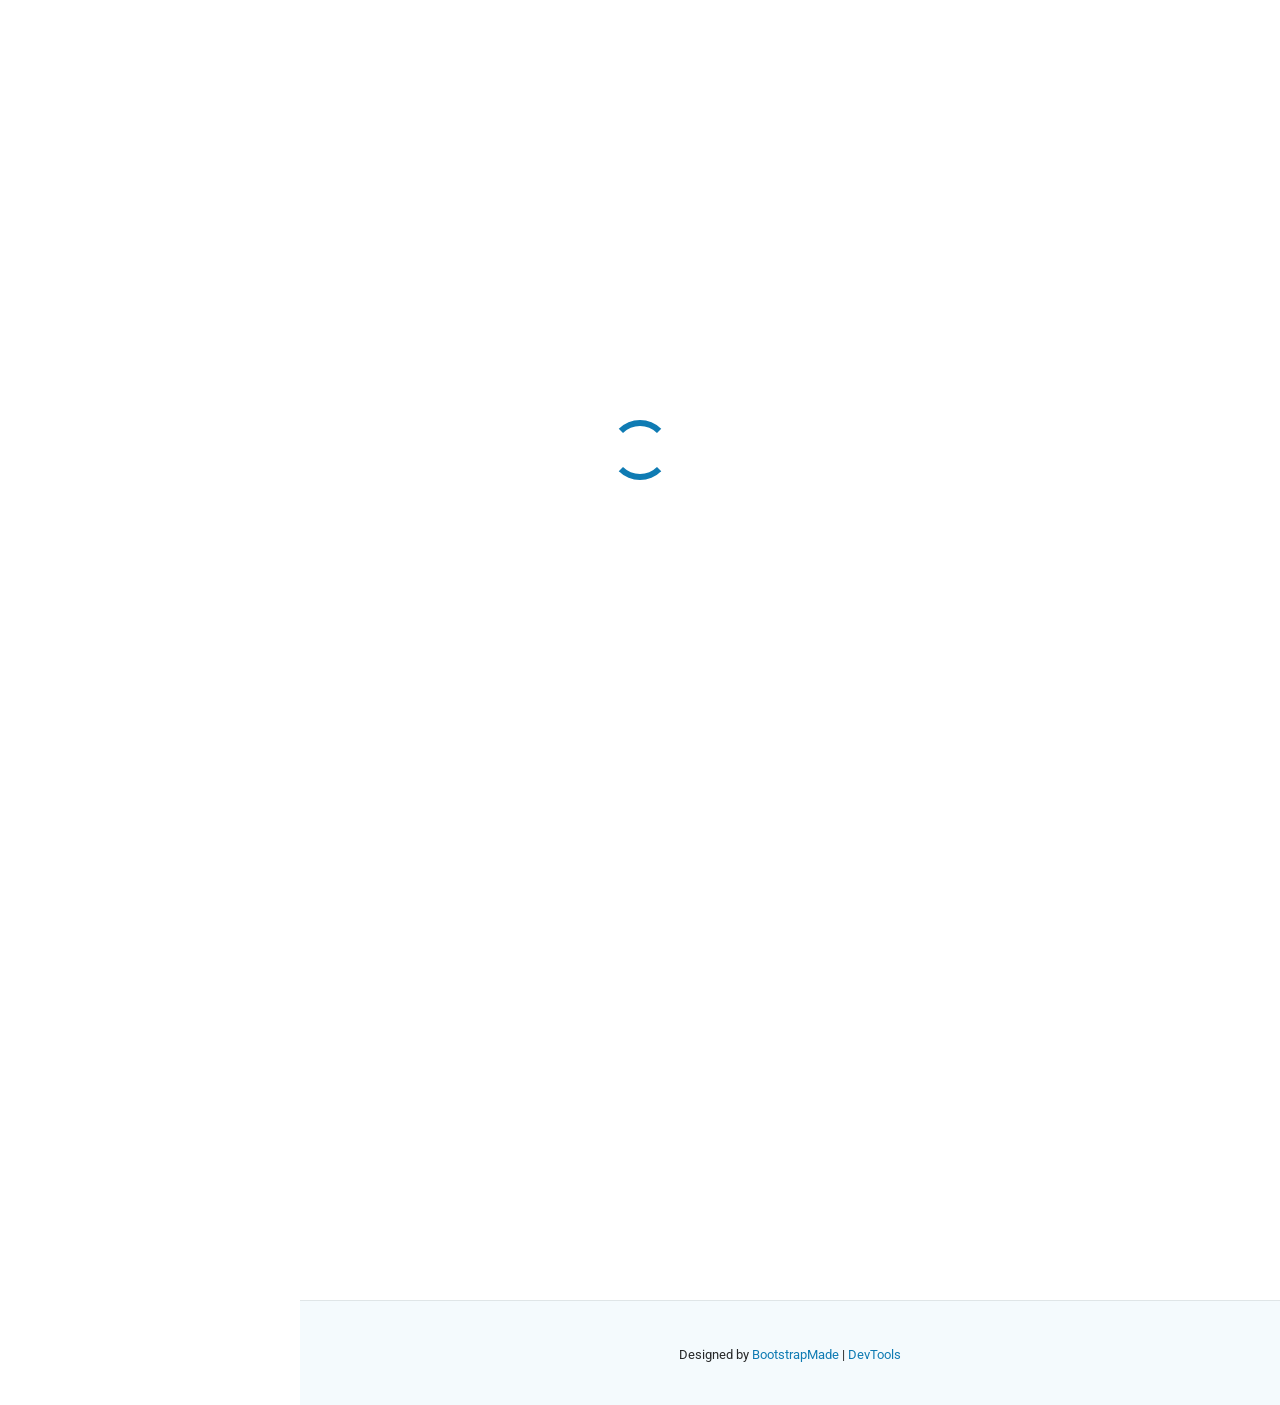
==== commit dd0a46d6: "update based on feedback" ====
--- a/project-angel.html
+++ b/project-angel.html
@@ -4,7 +4,7 @@
 <head>
   <meta charset="utf-8">
   <meta content="width=device-width, initial-scale=1.0" name="viewport">
-  <title>Sylvan Secrets - Łukasz Stąporek Portfolio</title>
+  <title>PROJECT A.N.G.E.L - Łukasz Stąporek Portfolio</title>
   <meta content="" name="description">
   <meta content="" name="keywords">
 
@@ -56,17 +56,16 @@
     <nav id="navmenu" class="navmenu">
       <ul>
         <li><a href="index.html" class="active"><i class="bi bi-house navicon"></i>Strona Główna</a></li>
-        <li><a href="#about"><i class="bi bi-person navicon"></i> O mnie</a></li>
-        <li><a href="#Umiejetnosci"><i class="bi bi-pc-display navicon"></i> Umiejętności</a></li>
-        <li><a href="#Doswiadczenie"><i class="bi bi-file-earmark-text navicon"></i> Doświadczenie</a></li>
-        <li class="dropdown"><a href="#Projekty"><i class="bi bi-image navicon"></i> <span>Projekty</span> <i class="bi bi-chevron-down toggle-dropdown"></i></a>
+        <li><a href="index.html#about"><i class="bi bi-person navicon"></i> O mnie</a></li>
+        <li><a href="index.html#Umiejetnosci"><i class="bi bi-pc-display navicon"></i> Umiejętności</a></li>
+        <li><a href="index.html#Doswiadczenie"><i class="bi bi-file-earmark-text navicon"></i> Doświadczenie</a></li>
+        <li class="dropdown"><a href="index.html#Projekty"><i class="bi bi-image navicon"></i> <span>Projekty</span> <i class="bi bi-chevron-down toggle-dropdown"></i></a>
           <ul>
             <li><a href="sylvan-secrets.html">Sylvan Secrets</a></li>
             <li><a href="project-angel.html">PROJECT A.N.G.E.L</a></li>
             <li><a href="python-defence.html">Python Defence</a></li>
           </ul>
         </li>
-        <li><a href="#Osiagniecia"><i class="bi bi-trophy navicon"></i> Osiągniecia</a></li>
         
       </ul>
     </nav>
@@ -153,7 +152,7 @@
             </div>
             <div class="portfolio-description" data-aos="fade-up" data-aos-delay="300">
               <p>
-                PROJECT A.N.G.E.L to gra 3D roguelike typu dungeon crawler stworzona podczas praktyk z moim zespołem 6 osób. Gra została stworzona w Unity i była rozwijana około miesiąca. W grze wcielamy się w robota, który ma na celu obalenie zbuntowanego AI. Unikalną mechaniką w tej grze jest możliwość dynamicznego zmieniania części ciała robota, którym gramy lub całkowite przeskoczenie z ciała na ciało. W grze jest dostępnych pare części ciała każdego rodzaju, aby możliwych permutacji było jak najwięcej, a gracz miał zróżnicowaną rozgrywkę. Gra jest we wczesnej fazie rozwoju. Projekt ten był dla mnie świetną okazją do poznania realiów branży, gdzie mieliśmy zapewniony mentoring od seniorów oraz przeprowadzane code review.<br>
+                PROJECT A.N.G.E.L to gra 3D roguelike typu dungeon crawler stworzona podczas praktyk z moim zespołem 6 osób. Gra została stworzona w Unity i była rozwijana około miesiąca. W grze wcielamy się w robota, który ma na celu obalenie zbuntowanego AI. Unikalną mechaniką w tej grze jest możliwość dynamicznego zmieniania części ciała robota, którym gramy lub całkowite przeskoczenie z ciała na ciało. W grze jest dostępnych pare części ciała każdego rodzaju, aby możliwych permutacji było jak najwięcej, a gracz miał zróżnicowaną rozgrywkę. Moim zadaniem w zespole była implementacja m.in mechaniki wymieniania części ciała, integracja częsci z systemem ekwipunku oraz AI przeciwników za pomocą State Machine, które było największym wyzwaniem. Gra jest we wczesnej fazie rozwoju. Projekt ten był dla mnie świetną okazją do poznania realiów branży, gdzie mieliśmy zapewniony mentoring od seniorów oraz przeprowadzane code review.<br><br>
                 Skład zespołu:<br>
                 - Łukasz Stąporek<br>
                 - Bartosz Kułakowski<br>
--- a/assets/css/main.css
+++ b/assets/css/main.css
@@ -872,12 +872,20 @@
 .portfolio .portfolio-content .portfolio-info .preview-link,
 .portfolio .portfolio-content .portfolio-info .details-link {
   position: absolute;
-  left: calc(50% - 40px);
+  left: 50%;
+  top: 50%;
+  transform: translate(-50%, -50%);
+  display: inline-flex;
+  align-items: center;
+  justify-content: center;
+  width: 44px;
+  height: 44px;
+  border-radius: 50%;
   font-size: 26px;
-  top: calc(50% - 14px);
   color: #fff;
+  text-decoration: none;
   transition: 0.3s;
-  line-height: 1.2;
+  line-height: 1;
 }
 
 .portfolio .portfolio-content .portfolio-info .preview-link:hover,
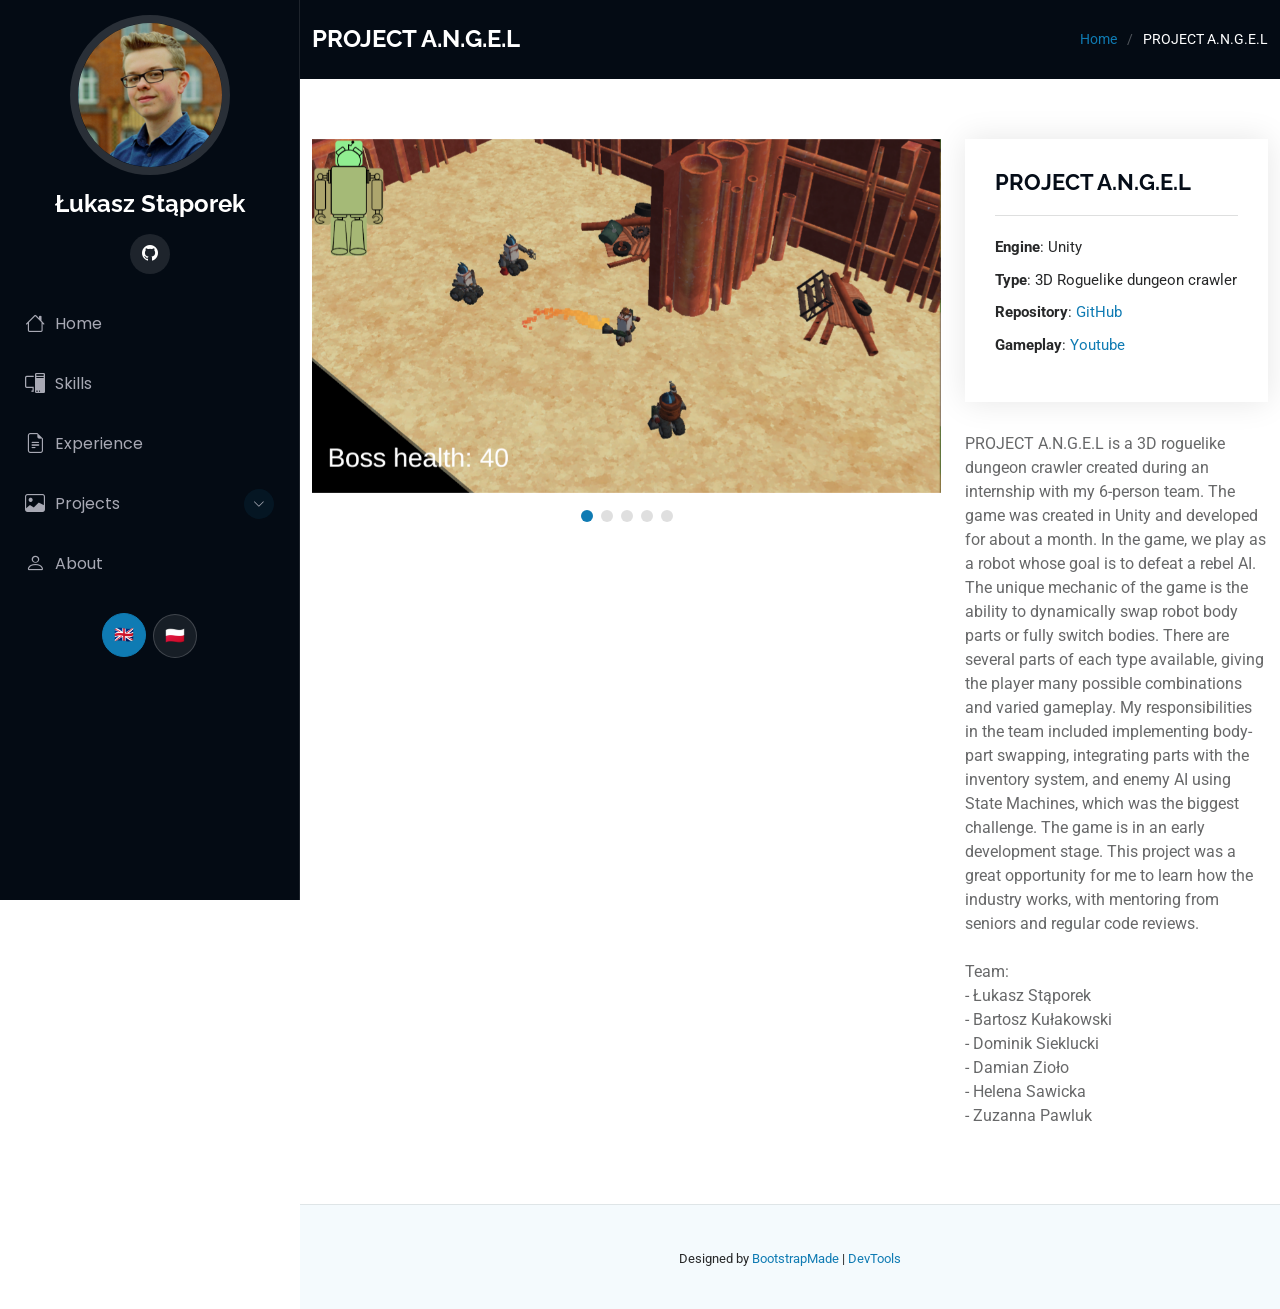
==== commit 38d42b5f: "ang version" ====
--- a/project-angel.html
+++ b/project-angel.html
@@ -55,21 +55,26 @@
 
     <nav id="navmenu" class="navmenu">
       <ul>
-        <li><a href="index.html" class="active"><i class="bi bi-house navicon"></i>Strona Główna</a></li>
-        <li><a href="index.html#about"><i class="bi bi-person navicon"></i> O mnie</a></li>
-        <li><a href="index.html#Umiejetnosci"><i class="bi bi-pc-display navicon"></i> Umiejętności</a></li>
-        <li><a href="index.html#Doswiadczenie"><i class="bi bi-file-earmark-text navicon"></i> Doświadczenie</a></li>
-        <li class="dropdown"><a href="index.html#Projekty"><i class="bi bi-image navicon"></i> <span>Projekty</span> <i class="bi bi-chevron-down toggle-dropdown"></i></a>
+        <li><a href="index.html#"><i class="bi bi-house navicon"></i><span data-i18n="nav-home">Home</span></a></li>
+        <li><a href="index.html#Umiejetnosci" ><i class="bi bi-pc-display navicon"></i> <span data-i18n="nav-skills">Skills</span></a></li>
+        <li><a href="index.html#Doswiadczenie" ><i class="bi bi-file-earmark-text navicon"></i> <span data-i18n="nav-experience">Experience</span></a></li>
+        <li class="dropdown"><a href="index.html#Projekty"><i class="bi bi-image navicon"></i> <span data-i18n="nav-projects">Projects</span> <i class="bi bi-chevron-down toggle-dropdown"></i></a>
           <ul>
             <li><a href="sylvan-secrets.html">Sylvan Secrets</a></li>
             <li><a href="project-angel.html">PROJECT A.N.G.E.L</a></li>
             <li><a href="python-defence.html">Python Defence</a></li>
           </ul>
         </li>
+        <li><a href="index.html#about"><i class="bi bi-person navicon"></i> <span data-i18n="nav-about">About</span></a></li>
         
       </ul>
     </nav>
 
+    <div class="lang-switcher" aria-label="Language switcher">
+      <button type="button" class="lang-btn active" data-lang="en" aria-label="English">🇬🇧</button>
+      <button type="button" class="lang-btn" data-lang="pl" aria-label="Polski">🇵🇱</button>
+    </div>
+
   </header>
 
   <main class="main">
@@ -77,10 +82,10 @@
     <!-- Page Title -->
     <div class="page-title dark-background">
       <div class="container d-lg-flex justify-content-between align-items-center">
-        <h1 class="mb-2 mb-lg-0">PROJECT A.N.G.E.L</h1>
+        <h1 class="mb-2 mb-lg-0" data-i18n="project-angel-title">PROJECT A.N.G.E.L</h1>
         <nav class="breadcrumbs">
           <ol>
-            <li><a href="index.html">Strona Główna</a></li>
+            <li><a href="index.html" data-i18n="project-home-breadcrumb">Home</a></li>
             <li class="current">PROJECT A.N.G.E.L</li>
           </ol>
         </nav>
@@ -142,18 +147,18 @@
 
           <div class="col-lg-4">
             <div class="portfolio-info" data-aos="fade-up" data-aos-delay="200">
-              <h3>PROJECT A.N.G.E.L</h3>
+              <h3 data-i18n="project-angel-title">PROJECT A.N.G.E.L</h3>
               <ul>
-                <li><strong>Silnik</strong>: Unity</li>
-                <li><strong>Typ</strong>: 3D Roguelike dungeon crawler</li>
-                <li><strong>Repozytorium</strong>: <a href="https://github.com/Bartex890/Project-ANGEL">GitHub</a></li>
-                <li><strong>Zwiastun</strong>: <a href="https://www.youtube.com/watch?v=BrYjREzPXGg">Youtube</a></li>
+                <li><strong data-i18n="label-engine">Engine</strong>: Unity</li>
+                <li><strong data-i18n="label-type">Type</strong>: 3D Roguelike dungeon crawler</li>
+                <li><strong data-i18n="label-repository">Repository</strong>: <a href="https://github.com/Bartex890/Project-ANGEL">GitHub</a></li>
+                <li><strong data-i18n="label-gameplay">Gameplay</strong>: <a href="https://www.youtube.com/watch?v=BrYjREzPXGg">Youtube</a></li>
               </ul>
             </div>
             <div class="portfolio-description" data-aos="fade-up" data-aos-delay="300">
-              <p>
-                PROJECT A.N.G.E.L to gra 3D roguelike typu dungeon crawler stworzona podczas praktyk z moim zespołem 6 osób. Gra została stworzona w Unity i była rozwijana około miesiąca. W grze wcielamy się w robota, który ma na celu obalenie zbuntowanego AI. Unikalną mechaniką w tej grze jest możliwość dynamicznego zmieniania części ciała robota, którym gramy lub całkowite przeskoczenie z ciała na ciało. W grze jest dostępnych pare części ciała każdego rodzaju, aby możliwych permutacji było jak najwięcej, a gracz miał zróżnicowaną rozgrywkę. Moim zadaniem w zespole była implementacja m.in mechaniki wymieniania części ciała, integracja częsci z systemem ekwipunku oraz AI przeciwników za pomocą State Machine, które było największym wyzwaniem. Gra jest we wczesnej fazie rozwoju. Projekt ten był dla mnie świetną okazją do poznania realiów branży, gdzie mieliśmy zapewniony mentoring od seniorów oraz przeprowadzane code review.<br><br>
-                Skład zespołu:<br>
+              <p data-i18n-html="project-angel-description">
+                PROJECT A.N.G.E.L is a 3D roguelike dungeon crawler created during an internship with my 6-person team. The game was created in Unity and developed for about a month. In the game, we play as a robot whose goal is to defeat a rebel AI. The unique mechanic of the game is the ability to dynamically swap robot body parts or fully switch bodies. There are several parts of each type available, giving the player many possible combinations and varied gameplay. My responsibilities in the team included implementing body-part swapping, integrating parts with the inventory system, and enemy AI using State Machines, which was the biggest challenge. The game is in an early development stage. This project was a great opportunity for me to learn how the industry works, with mentoring from seniors and regular code reviews.<br><br>
+                Team:<br>
                 - Łukasz Stąporek<br>
                 - Bartosz Kułakowski<br>
                 - Dominik Sieklucki<br>
--- a/assets/css/main.css
+++ b/assets/css/main.css
@@ -204,6 +204,33 @@
 .header .social-links a:hover {
   color: var(--contrast-color);
   background: var(--accent-color);
+}
+
+.header .lang-switcher {
+  display: flex;
+  justify-content: center;
+  gap: 0.45rem;
+  margin: 0 0 1rem;
+}
+
+.header .lang-switcher button {
+  width: 44px;
+  height: 44px;
+  border-radius: 50%;
+  border: 1px solid color-mix(in srgb, var(--default-color), transparent 82%);
+  background: color-mix(in srgb, var(--default-color), transparent 92%);
+  color: var(--default-color);
+  font-size: 1rem;
+  cursor: pointer;
+  transition: transform 0.2s ease, background 0.2s ease;
+}
+
+.header .lang-switcher button:hover,
+.header .lang-switcher button.active {
+  transform: translateY(-1px);
+  background: var(--accent-color);
+  color: var(--contrast-color);
+  border-color: var(--accent-color);
 }
 
 @media (min-width: 1200px) {
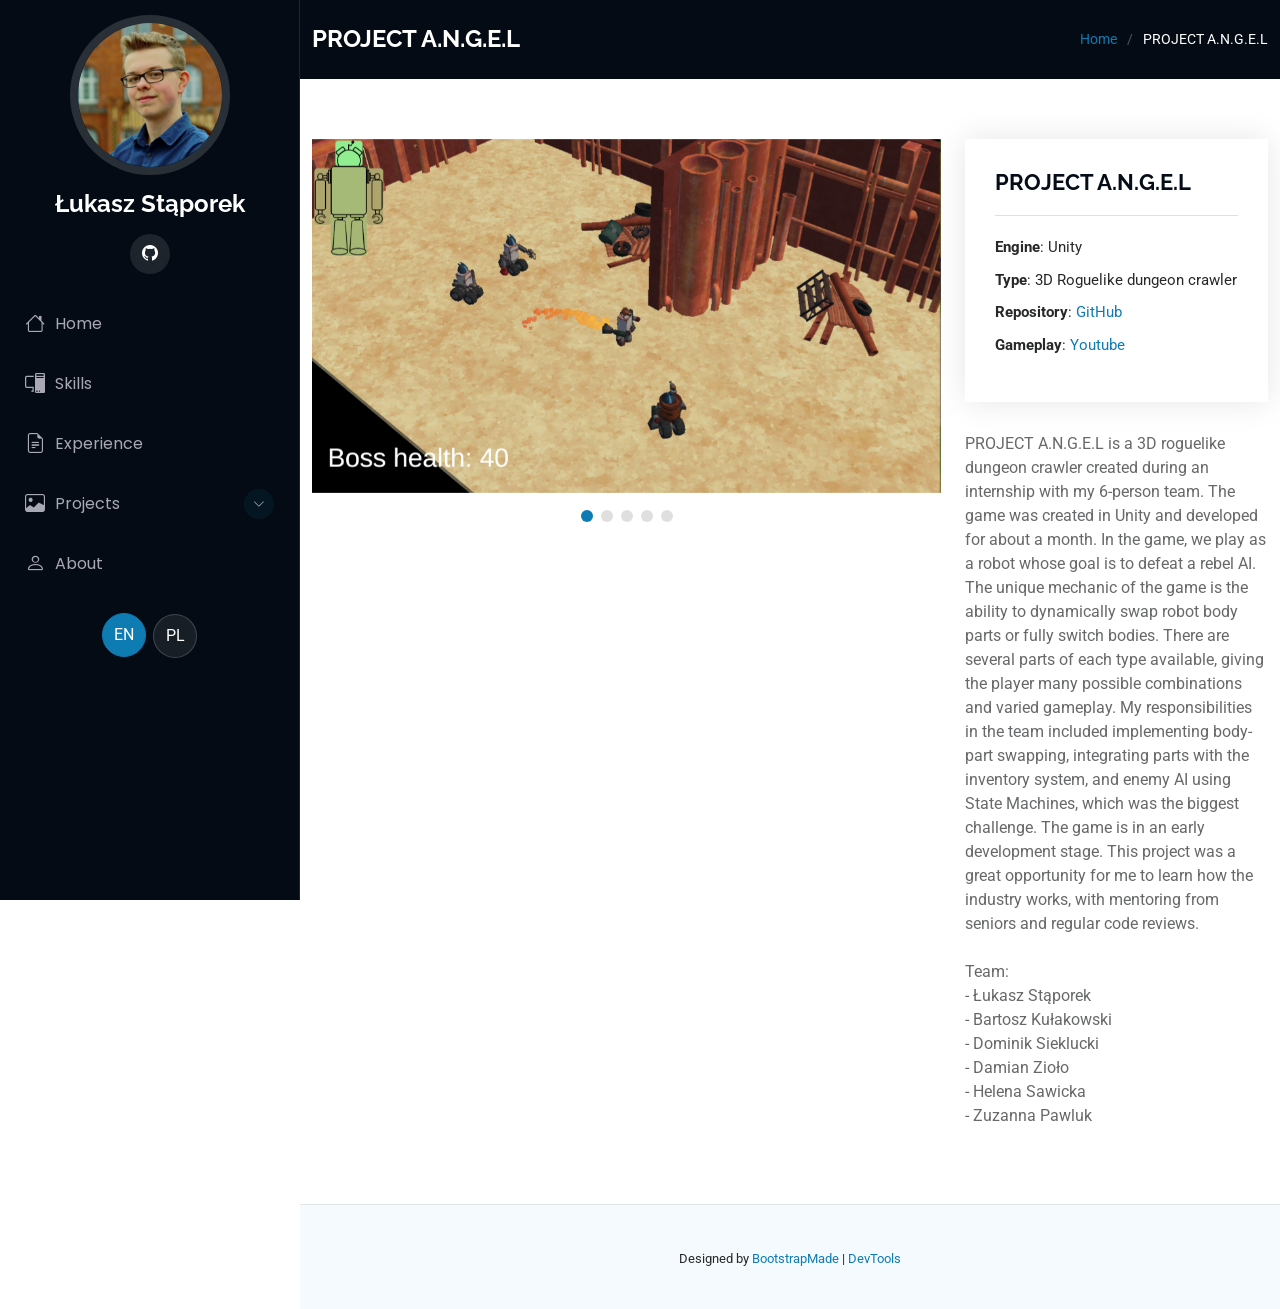
==== commit 37729665: "subsite sidebar fix" ====
--- a/project-angel.html
+++ b/project-angel.html
@@ -71,8 +71,8 @@
     </nav>
 
     <div class="lang-switcher" aria-label="Language switcher">
-      <button type="button" class="lang-btn active" data-lang="en" aria-label="English">🇬🇧</button>
-      <button type="button" class="lang-btn" data-lang="pl" aria-label="Polski">🇵🇱</button>
+      <button type="button" class="lang-btn active" data-lang="en" aria-label="English">EN</button>
+      <button type="button" class="lang-btn" data-lang="pl" aria-label="Polski">PL</button>
     </div>
 
   </header>
@@ -125,7 +125,7 @@
                 </div>
 
                 <div class="swiper-slide">
-                  <img src="assets/img/AngelTitle.png" alt="">
+                  <img src="assets/img/angelTitle.png" alt="">
                 </div>
 
                 <div class="swiper-slide">
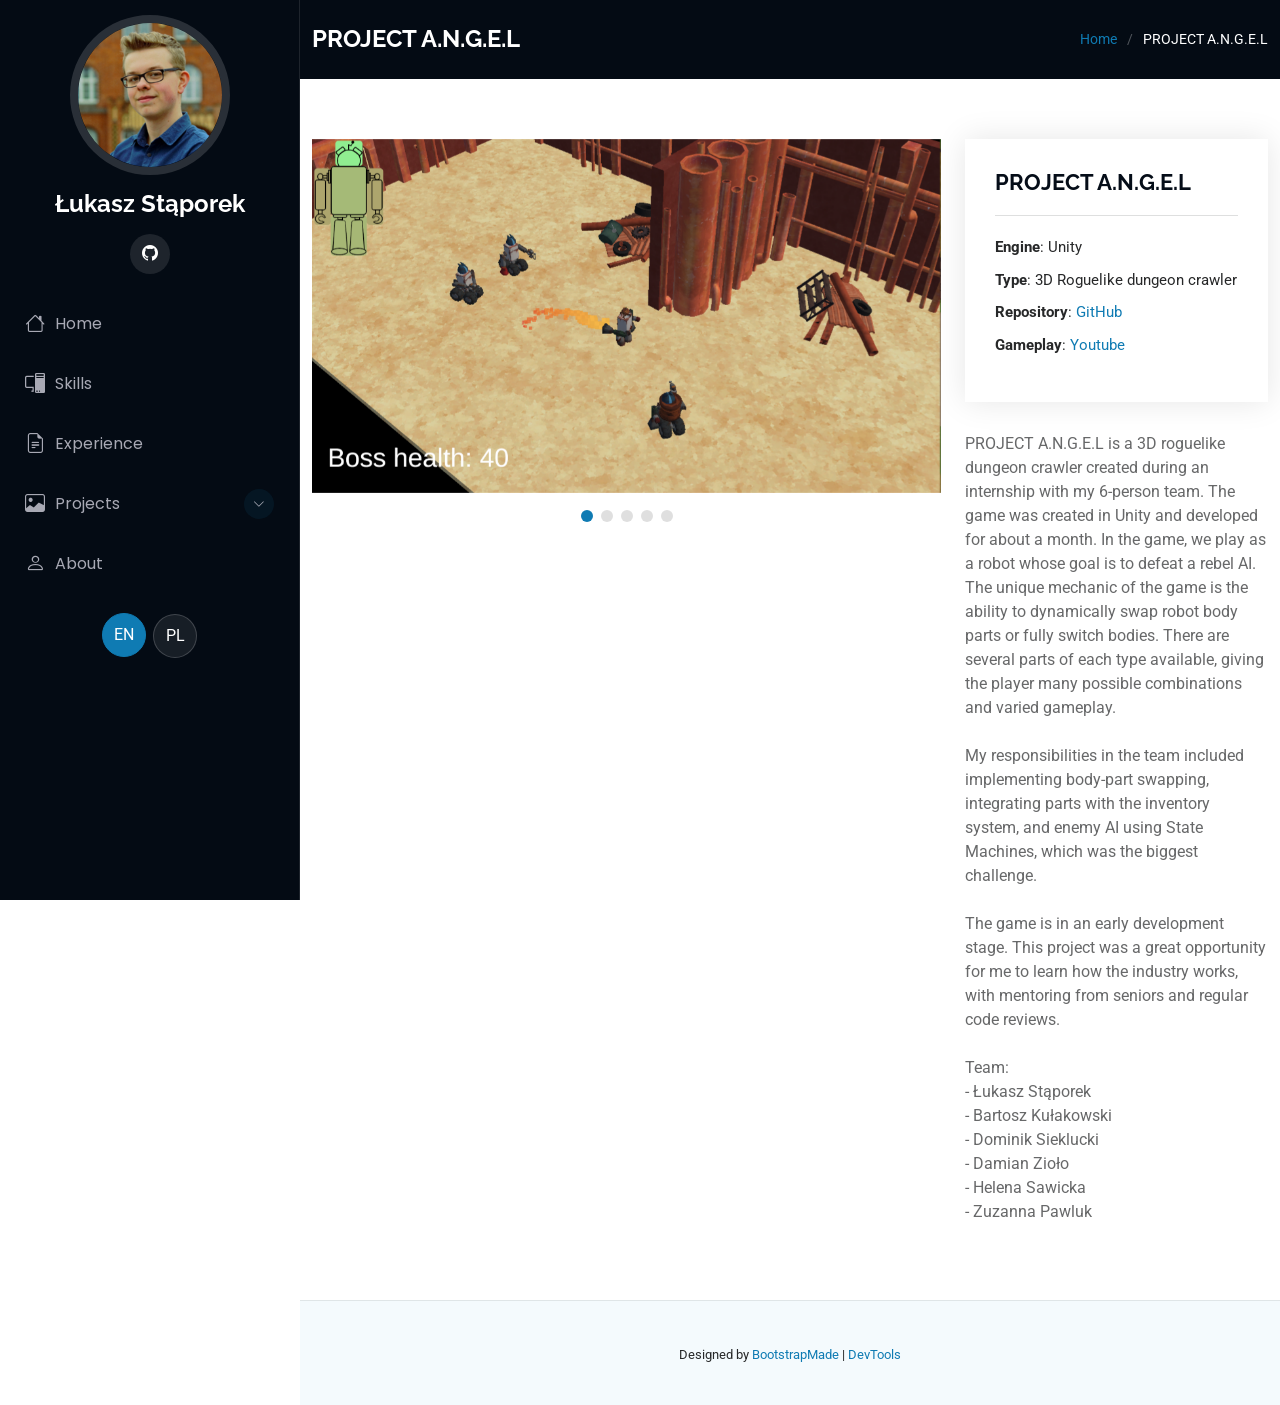
==== commit 49ff8d10: "wciecia" ====
--- a/project-angel.html
+++ b/project-angel.html
@@ -157,7 +157,7 @@
             </div>
             <div class="portfolio-description" data-aos="fade-up" data-aos-delay="300">
               <p data-i18n-html="project-angel-description">
-                PROJECT A.N.G.E.L is a 3D roguelike dungeon crawler created during an internship with my 6-person team. The game was created in Unity and developed for about a month. In the game, we play as a robot whose goal is to defeat a rebel AI. The unique mechanic of the game is the ability to dynamically swap robot body parts or fully switch bodies. There are several parts of each type available, giving the player many possible combinations and varied gameplay. My responsibilities in the team included implementing body-part swapping, integrating parts with the inventory system, and enemy AI using State Machines, which was the biggest challenge. The game is in an early development stage. This project was a great opportunity for me to learn how the industry works, with mentoring from seniors and regular code reviews.<br><br>
+                PROJECT A.N.G.E.L is a 3D roguelike dungeon crawler created during an internship with my 6-person team. The game was created in Unity and developed for about a month. In the game, we play as a robot whose goal is to defeat a rebel AI. The unique mechanic of the game is the ability to dynamically swap robot body parts or fully switch bodies. There are several parts of each type available, giving the player many possible combinations and varied gameplay.<br><br>My responsibilities in the team included implementing body-part swapping, integrating parts with the inventory system, and enemy AI using State Machines, which was the biggest challenge. The game is in an early development stage. <br><br>This project was a great opportunity for me to learn how the industry works, with mentoring from seniors and regular code reviews.<br><br>
                 Team:<br>
                 - Łukasz Stąporek<br>
                 - Bartosz Kułakowski<br>
